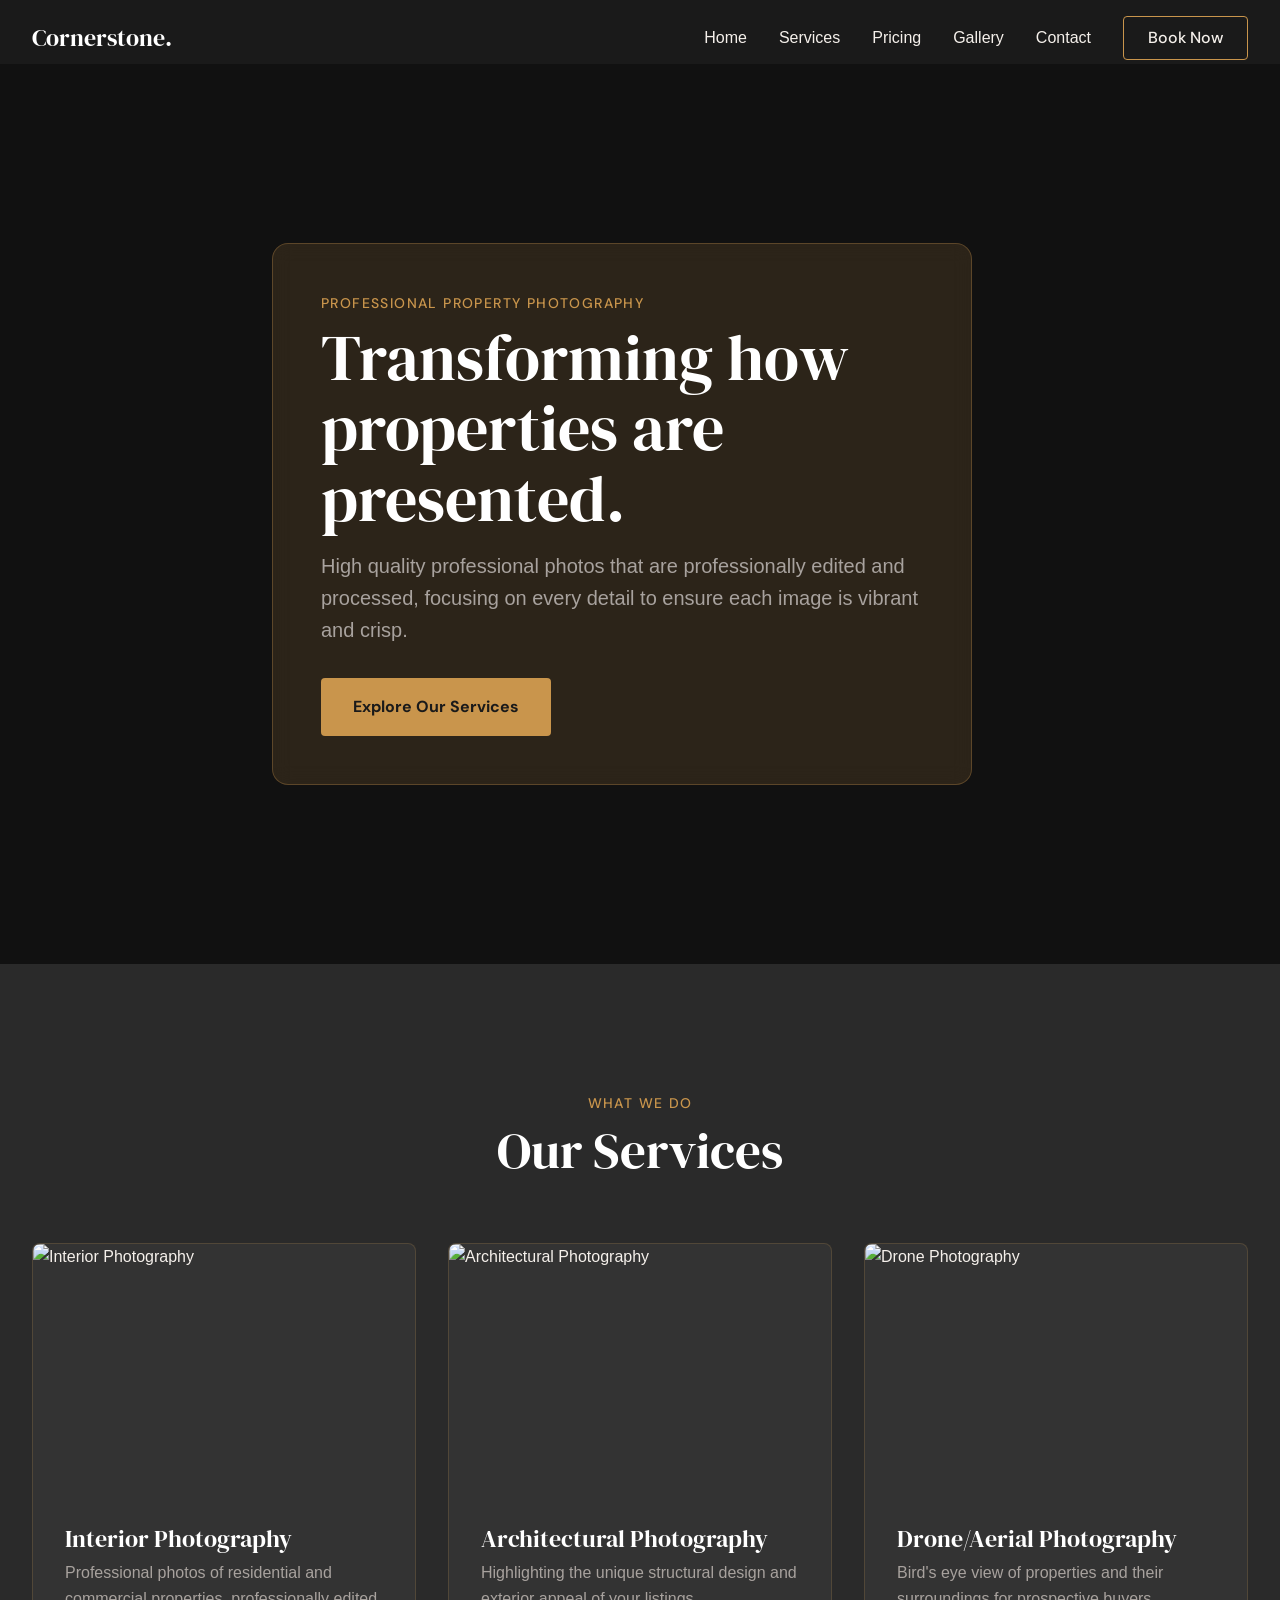
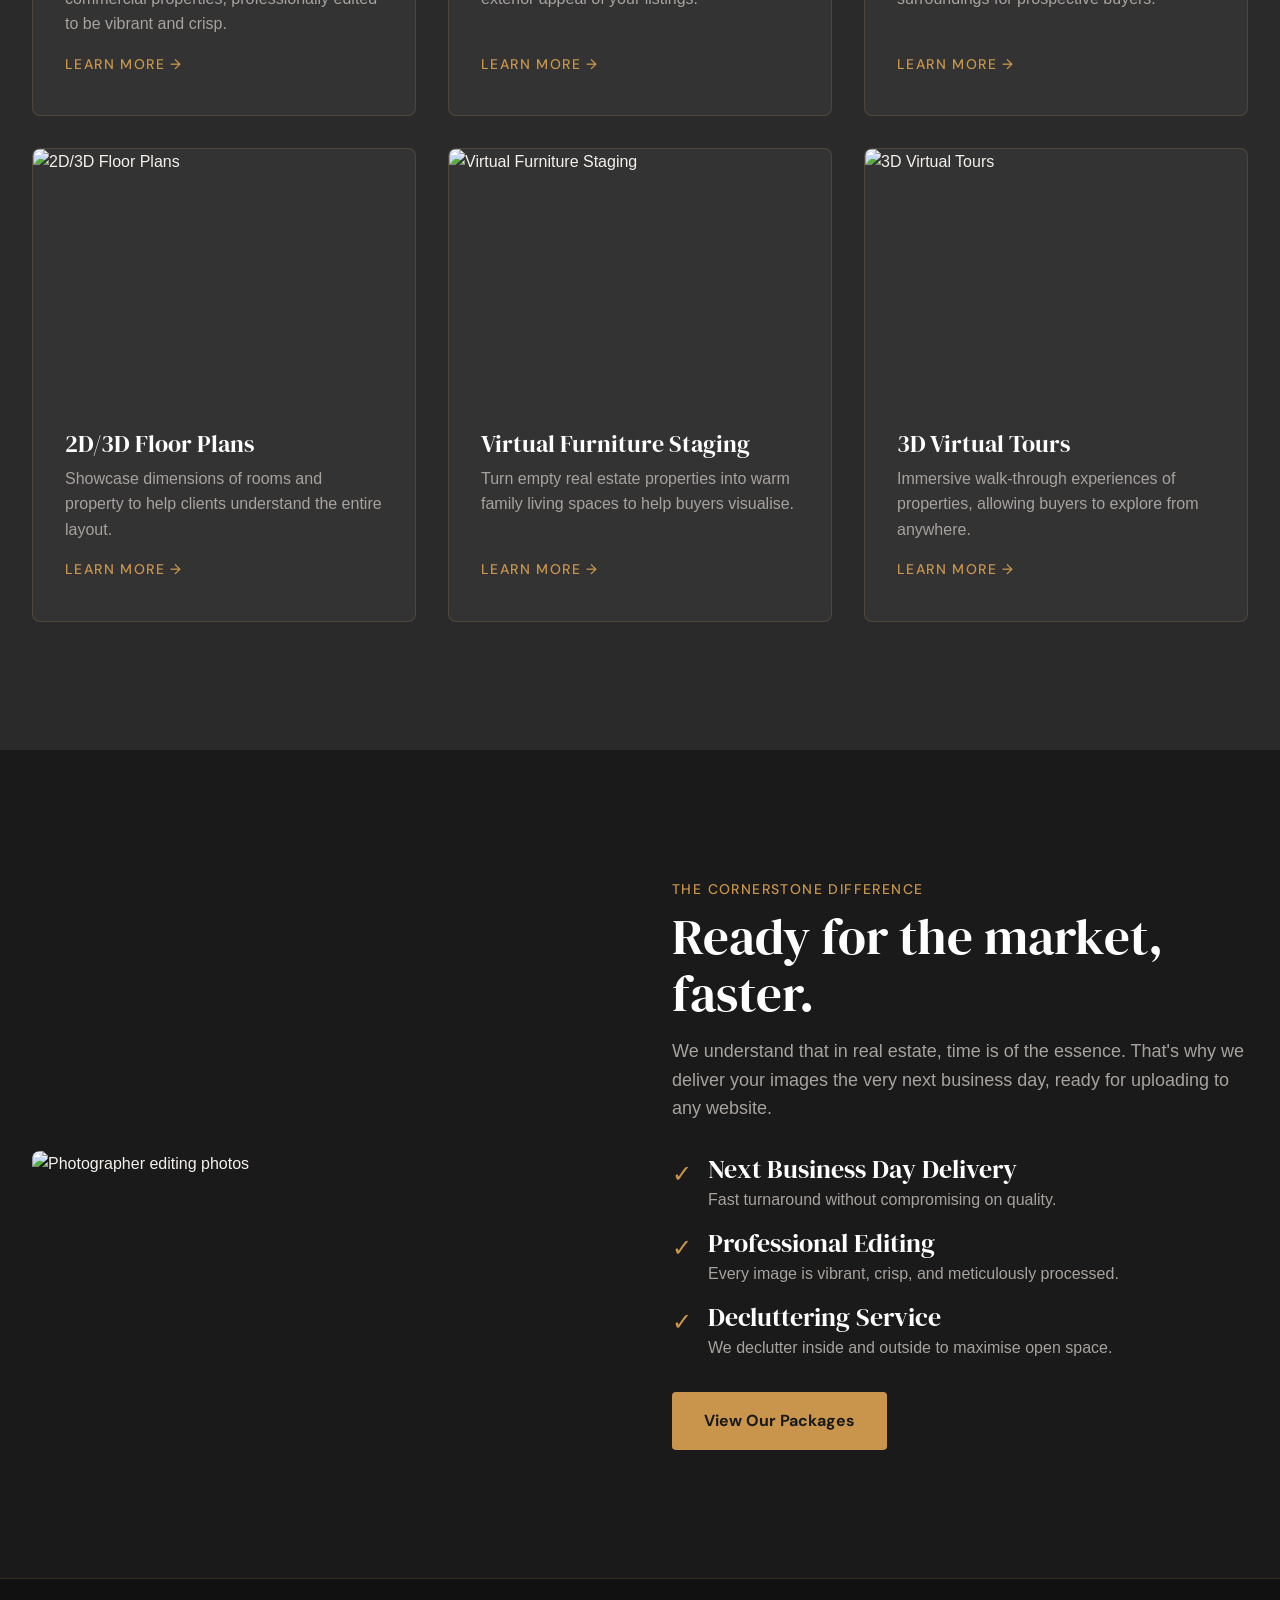
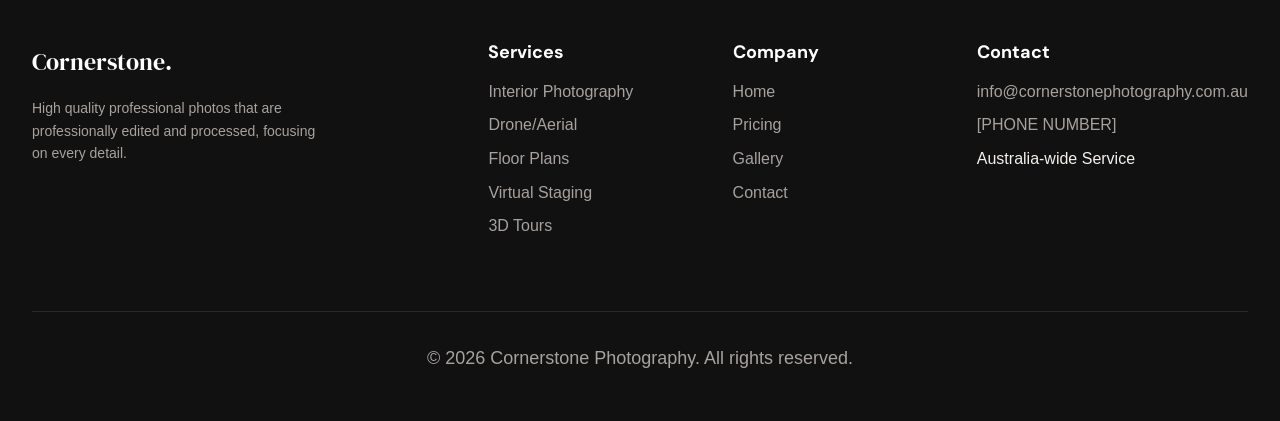
==== index.html @ b3fecbd6 "UPdating video" ====
<!DOCTYPE html>
<html lang="en">
<head>
  <meta charset="UTF-8">
  <meta name="viewport" content="width=device-width, initial-scale=1.0">
  <title>Cornerstone Photography | Professional Real Estate Photography</title>
  <meta name="description" content="High quality professional photos that are professionally edited and processed, focusing on every detail to ensure each image is vibrant and crisp.">
  <link rel="stylesheet" href="css/styles.css">
  <style>
    /* Critical inline CSS for initial load */
    body { background-color: #1a1a1a; color: #f5f0eb; margin: 0; font-family: sans-serif; }
    .hero { height: 100vh; background-color: #111; }
  </style>
</head>
<body>

  <!-- Navigation -->
  <nav class="navbar">
    <a href="index.html" class="nav-brand">Cornerstone.</a>
    <button class="menu-toggle" aria-label="Toggle navigation" aria-expanded="false">☰</button>
    <div class="nav-links">
      <a href="index.html">Home</a>
      <a href="services.html">Services</a>
      <a href="pricing.html">Pricing</a>
      <a href="gallery.html">Gallery</a>
      <a href="contact.html">Contact</a>
      <a href="contact.html" class="btn btn-outline" style="padding: 0.5rem 1.5rem;">Book Now</a>
    </div>
  </nav>

  <!-- Hero Section -->
  <header class="hero">
    <!-- Drone video background - PLACEHOLDER: Replace with your own drone video -->
    <video class="hero-bg" autoplay muted loop playsinline>
      <source src="https://drive.google.com/file/d/1sEN-oOLvSaMppqhMcMFGqqxsXBVNHax_/view?usp=drive_link" type="video/mp4">
      <!-- Fallback image if video doesn't load -->
      <img src="https://images.unsplash.com/photo-1600596542815-ffad4c1539a9?ixlib=rb-4.0.3&auto=format&fit=crop&w=2000&q=80" alt="Luxury home exterior at dusk">
    </video>
    <div class="hero-overlay"></div>
    <div class="container hero-content fade-up">
      <div class="hero-text-box">
        <span class="label">Professional Property Photography</span>
        <h1>Transforming how properties are presented.</h1>
        <p style="font-size: 1.25rem; max-width: 600px; margin-bottom: 2rem;">High quality professional photos that are professionally edited and processed, focusing on every detail to ensure each image is vibrant and crisp.</p>
        <a href="services.html" class="btn">Explore Our Services</a>
      </div>
    </div>
  </header>

  <!-- Services Grid (Explore All Destinations equivalent) -->
  <section class="section-alt">
    <div class="container">
      <div style="text-align: center; margin-bottom: 4rem;" class="fade-up">
        <span class="label">What We Do</span>
        <h2>Our Services</h2>
      </div>

      <div class="grid-3">
        <!-- Service 1 -->
        <a href="services.html#interior" class="card fade-up" style="text-decoration: none; color: inherit;">
          <div class="card-img-wrap">
            <img src="https://images.unsplash.com/photo-1600607687939-ce8a6c25118c?ixlib=rb-4.0.3&auto=format&fit=crop&w=800&q=80" alt="Interior Photography" class="card-img" loading="lazy">
          </div>
          <div class="card-content">
            <h3>Interior Photography</h3>
            <p>Professional photos of residential and commercial properties, professionally edited to be vibrant and crisp.</p>
            <span class="label" style="margin-top: auto;">Learn More &rarr;</span>
          </div>
        </a>

        <!-- Service 2 -->
        <a href="services.html#architectural" class="card fade-up" style="text-decoration: none; color: inherit;">
          <div class="card-img-wrap">
            <img src="https://images.unsplash.com/photo-1600585154340-be6161a56a0c?ixlib=rb-4.0.3&auto=format&fit=crop&w=800&q=80" alt="Architectural Photography" class="card-img" loading="lazy">
          </div>
          <div class="card-content">
            <h3>Architectural Photography</h3>
            <p>Highlighting the unique structural design and exterior appeal of your listings.</p>
            <span class="label" style="margin-top: auto;">Learn More &rarr;</span>
          </div>
        </a>

        <!-- Service 3 -->
        <a href="services.html#drone" class="card fade-up" style="text-decoration: none; color: inherit;">
          <div class="card-img-wrap">
            <img src="https://images.unsplash.com/photo-1512917774080-9991f1c4c750?ixlib=rb-4.0.3&auto=format&fit=crop&w=800&q=80" alt="Drone Photography" class="card-img" loading="lazy">
          </div>
          <div class="card-content">
            <h3>Drone/Aerial Photography</h3>
            <p>Bird's eye view of properties and their surroundings for prospective buyers.</p>
            <span class="label" style="margin-top: auto;">Learn More &rarr;</span>
          </div>
        </a>

        <!-- Service 4 -->
        <a href="services.html#floorplans" class="card fade-up" style="text-decoration: none; color: inherit;">
          <div class="card-img-wrap">
            <img src="https://images.unsplash.com/photo-1503387762-592deb58ef4e?ixlib=rb-4.0.3&auto=format&fit=crop&w=800&q=80" alt="2D/3D Floor Plans" class="card-img" loading="lazy">
          </div>
          <div class="card-content">
            <h3>2D/3D Floor Plans</h3>
            <p>Showcase dimensions of rooms and property to help clients understand the entire layout.</p>
            <span class="label" style="margin-top: auto;">Learn More &rarr;</span>
          </div>
        </a>

        <!-- Service 5 -->
        <a href="services.html#virtual-staging" class="card fade-up" style="text-decoration: none; color: inherit;">
          <div class="card-img-wrap">
            <img src="https://images.unsplash.com/photo-1556912172-45b7abe8b7e1?ixlib=rb-4.0.3&auto=format&fit=crop&w=800&q=80" alt="Virtual Furniture Staging" class="card-img" loading="lazy">
          </div>
          <div class="card-content">
            <h3>Virtual Furniture Staging</h3>
            <p>Turn empty real estate properties into warm family living spaces to help buyers visualise.</p>
            <span class="label" style="margin-top: auto;">Learn More &rarr;</span>
          </div>
        </a>

        <!-- Service 6 -->
        <a href="services.html#virtual-tours" class="card fade-up" style="text-decoration: none; color: inherit;">
          <div class="card-img-wrap">
            <img src="https://images.unsplash.com/photo-1582407947304-fd86f028f716?ixlib=rb-4.0.3&auto=format&fit=crop&w=800&q=80" alt="3D Virtual Tours" class="card-img" loading="lazy">
          </div>
          <div class="card-content">
            <h3>3D Virtual Tours</h3>
            <p>Immersive walk-through experiences of properties, allowing buyers to explore from anywhere.</p>
            <span class="label" style="margin-top: auto;">Learn More &rarr;</span>
          </div>
        </a>
      </div>
    </div>
  </section>

  <!-- Why Cornerstone (FAFO equivalent) -->
  <section>
    <div class="container">
      <div class="split-section fade-up">
        <div class="split-image">
          <img src="https://images.unsplash.com/photo-1522708323590-d24dbb6b0267?ixlib=rb-4.0.3&auto=format&fit=crop&w=1000&q=80" alt="Photographer editing photos" loading="lazy">
        </div>
        <div class="split-content">
          <span class="label">The Cornerstone Difference</span>
          <h2>Ready for the market, faster.</h2>
          <p>We understand that in real estate, time is of the essence. That's why we deliver your images the very next business day, ready for uploading to any website.</p>
          <ul style="list-style: none; margin: 2rem 0;">
            <li style="margin-bottom: 1rem; display: flex; align-items: flex-start; gap: 1rem;">
              <span style="color: var(--color-accent-primary); font-size: 1.5rem;">✓</span>
              <div>
                <h4 style="margin-bottom: 0.25rem;">Next Business Day Delivery</h4>
                <p style="font-size: 1rem; margin: 0;">Fast turnaround without compromising on quality.</p>
              </div>
            </li>
            <li style="margin-bottom: 1rem; display: flex; align-items: flex-start; gap: 1rem;">
              <span style="color: var(--color-accent-primary); font-size: 1.5rem;">✓</span>
              <div>
                <h4 style="margin-bottom: 0.25rem;">Professional Editing</h4>
                <p style="font-size: 1rem; margin: 0;">Every image is vibrant, crisp, and meticulously processed.</p>
              </div>
            </li>
            <li style="margin-bottom: 1rem; display: flex; align-items: flex-start; gap: 1rem;">
              <span style="color: var(--color-accent-primary); font-size: 1.5rem;">✓</span>
              <div>
                <h4 style="margin-bottom: 0.25rem;">Decluttering Service</h4>
                <p style="font-size: 1rem; margin: 0;">We declutter inside and outside to maximise open space.</p>
              </div>
            </li>
          </ul>
          <a href="pricing.html" class="btn">View Our Packages</a>
        </div>
      </div>
    </div>
  </section>

  <!-- Footer -->
  <footer class="footer">
    <div class="container">
      <div class="footer-grid">
        <div class="footer-col">
          <a href="index.html" class="nav-brand" style="display: block; margin-bottom: 1rem;">Cornerstone.</a>
          <p style="font-size: 0.875rem; max-width: 300px;">High quality professional photos that are professionally edited and processed, focusing on every detail.</p>
        </div>
        <div class="footer-col">
          <h4>Services</h4>
          <ul>
            <li><a href="services.html#interior">Interior Photography</a></li>
            <li><a href="services.html#drone">Drone/Aerial</a></li>
            <li><a href="services.html#floorplans">Floor Plans</a></li>
            <li><a href="services.html#virtual-staging">Virtual Staging</a></li>
            <li><a href="services.html#virtual-tours">3D Tours</a></li>
          </ul>
        </div>
        <div class="footer-col">
          <h4>Company</h4>
          <ul>
            <li><a href="index.html">Home</a></li>
            <li><a href="pricing.html">Pricing</a></li>
            <li><a href="gallery.html">Gallery</a></li>
            <li><a href="contact.html">Contact</a></li>
          </ul>
        </div>
        <div class="footer-col">
          <h4>Contact</h4>
          <ul>
            <!-- PLACEHOLDER: Replace with real contact info -->
            <li><a href="mailto:info@cornerstonephotography.com.au">info@cornerstonephotography.com.au</a></li>
            <li><a href="tel:+61000000000">[PHONE NUMBER]</a></li>
            <li>Australia-wide Service</li>
          </ul>
        </div>
      </div>
      <div class="footer-bottom">
        <p>&copy; 2026 Cornerstone Photography. All rights reserved.</p>
      </div>
    </div>
  </footer>

  <script src="js/script.js"></script>
</body>
</html>
---- css/styles.css ----
/* styles.css
 * Purpose: Main stylesheet for Cornerstone Photography
 * Defines CSS custom properties, typography, layout system, and component styles.
 */

@import url('https://fonts.googleapis.com/css2?family=DM+Sans:wght@400;500;700&family=DM+Serif+Display&display=swap');

:root {
  /* Color Palette */
  --color-bg-primary: #1a1a1a;
  --color-bg-secondary: #2a2a2a;
  --color-bg-card: #333333;
  --color-accent-primary: #c9954c;
  --color-accent-secondary: #2d6a6a;
  --color-text-primary: #f5f0eb;
  --color-text-secondary: #a8a29e;
  --color-text-heading: #ffffff;
  --color-border: rgba(201, 149, 76, 0.2);

  /* Typography */
  --font-heading: 'DM Serif Display', serif;
  --font-body: 'DM Sans', sans-serif;

  /* Spacing */
  --space-xs: 0.5rem;
  --space-sm: 1rem;
  --space-md: 2rem;
  --space-lg: 4rem;
  --space-xl: 8rem;

  /* Border Radius */
  --radius-sm: 4px;
  --radius-md: 8px;
  --radius-lg: 16px;

  /* Transitions */
  --transition-fast: 0.25s ease;
  --transition-slow: 0.6s ease-out;
}

/* Reset & Base Styles */
* {
  margin: 0;
  padding: 0;
  box-sizing: border-box;
}

html {
  scroll-behavior: smooth;
  font-size: 16px;
}

body {
  font-family: var(--font-body);
  background-color: var(--color-bg-primary);
  color: var(--color-text-primary);
  line-height: 1.6;
  overflow-x: hidden;
}

/* Typography Scale */
h1, h2, h3, h4, h5, h6 {
  font-family: var(--font-heading);
  color: var(--color-text-heading);
  font-weight: 400;
  line-height: 1.1;
  margin-bottom: var(--space-sm);
}

h1 { font-size: clamp(2.5rem, 5vw, 4.5rem); }
h2 { font-size: clamp(2rem, 4vw, 3.5rem); }
h3 { font-size: clamp(1.5rem, 3vw, 2.5rem); }
h4 { font-size: clamp(1.25rem, 2vw, 1.75rem); }

p {
  color: var(--color-text-secondary);
  margin-bottom: var(--space-sm);
  font-size: 1.125rem;
}

.label {
  font-family: var(--font-body);
  font-weight: 500;
  letter-spacing: 0.1em;
  text-transform: uppercase;
  font-size: 0.875rem;
  color: var(--color-accent-primary);
  display: block;
  margin-bottom: var(--space-xs);
}

/* Layout & Containers */
.container {
  width: 100%;
  max-width: 1440px;
  margin: 0 auto;
  padding: 0 var(--space-md);
}

section {
  padding: var(--space-xl) 0;
}

.section-alt {
  background-color: var(--color-bg-secondary);
}

/* Navigation */
.navbar {
  position: fixed;
  top: 0;
  left: 0;
  width: 100%;
  padding: var(--space-sm) var(--space-md);
  display: flex;
  justify-content: space-between;
  align-items: center;
  z-index: 1000;
  transition: background-color var(--transition-fast), padding var(--transition-fast);
}

.navbar.scrolled {
  background-color: rgba(26, 26, 26, 0.95);
  backdrop-filter: blur(10px);
  padding: var(--space-xs) var(--space-md);
  border-bottom: 1px solid var(--color-border);
}

.nav-brand {
  font-family: var(--font-heading);
  font-size: 1.5rem;
  color: var(--color-text-heading);
  text-decoration: none;
}

.nav-links {
  display: flex;
  gap: var(--space-md);
  align-items: center;
}

.nav-links a {
  color: var(--color-text-primary);
  text-decoration: none;
  font-weight: 500;
  font-size: 1rem;
  transition: color var(--transition-fast);
}

.nav-links a:hover {
  color: var(--color-accent-primary);
}

.menu-toggle {
  display: none;
  background: none;
  border: none;
  color: var(--color-text-primary);
  font-size: 1.5rem;
  cursor: pointer;
}

/* Buttons */
.btn {
  display: inline-block;
  padding: 1rem 2rem;
  background-color: var(--color-accent-primary);
  color: var(--color-bg-primary);
  text-decoration: none;
  font-weight: 700;
  border-radius: var(--radius-sm);
  transition: background-color var(--transition-fast), transform var(--transition-fast);
  border: none;
  cursor: pointer;
  font-family: var(--font-body);
}

.btn:hover {
  background-color: #e0a85c;
  transform: translateY(-2px);
}

.btn-outline {
  background-color: transparent;
  color: var(--color-accent-primary);
  border: 1px solid var(--color-accent-primary);
}

.btn-outline:hover {
  background-color: var(--color-accent-primary);
  color: var(--color-bg-primary);
}

/* Hero Section */
.hero {
  height: 100vh;
  min-height: 600px;
  display: flex;
  align-items: center;
  position: relative;
  overflow: hidden;
  margin-top: 4rem;
}

.hero-bg {
  position: absolute;
  top: 0;
  left: 0;
  width: 100%;
  height: 100%;
  object-fit: cover;
  z-index: -2;
  /* For both video and image */
}

/* Hero video background */
video.hero-bg {
  /* Ensure video fills the hero section */
}

/* Hero text box with semi-transparent background */
.hero-text-box {
  background-color: rgba(201, 149, 76, 0.15);
  padding: 3rem;
  border-radius: 16px;
  border: 1px solid rgba(201, 149, 76, 0.3);
  backdrop-filter: blur(10px);
  max-width: 700px;
  animation: fadeInUp 0.8s ease-out;
}

@keyframes fadeInUp {
  from {
    opacity: 0;
    transform: translateY(30px);
  }
  to {
    opacity: 1;
    transform: translateY(0);
  }
}

.hero-overlay {
  position: absolute;
  top: 0;
  left: 0;
  width: 100%;
  height: 100%;
  background: linear-gradient(to bottom, rgba(26,26,26,0.3) 0%, rgba(26,26,26,0.8) 100%);
  z-index: -1;
}

.hero-content {
  max-width: 800px;
  z-index: 1;
}

/* Cards & Grids */
.grid-2 {
  display: grid;
  grid-template-columns: repeat(2, 1fr);
  gap: var(--space-lg);
}

.grid-3 {
  display: grid;
  grid-template-columns: repeat(3, 1fr);
  gap: var(--space-md);
}

.card {
  background-color: var(--color-bg-card);
  border-radius: var(--radius-md);
  overflow: hidden;
  border: 1px solid var(--color-border);
  transition: transform var(--transition-fast), box-shadow var(--transition-fast);
  display: flex;
  flex-direction: column;
}

.card:hover {
  transform: translateY(-4px);
  box-shadow: 0 10px 30px rgba(0,0,0,0.5);
}

.card-img-wrap {
  width: 100%;
  height: 250px;
  overflow: hidden;
}

.card-img {
  width: 100%;
  height: 100%;
  object-fit: cover;
  transition: transform 0.5s ease;
}

.card:hover .card-img {
  transform: scale(1.05);
}

.card-content {
  padding: var(--space-md);
  flex-grow: 1;
  display: flex;
  flex-direction: column;
}

.card-content h3 {
  font-size: 1.5rem;
  margin-bottom: var(--space-xs);
}

.card-content p {
  font-size: 1rem;
  margin-bottom: var(--space-sm);
  flex-grow: 1;
}

/* Asymmetric Layouts */
.split-section {
  display: flex;
  align-items: center;
  gap: var(--space-lg);
}

.split-section.reverse {
  flex-direction: row-reverse;
}

.split-content {
  flex: 1;
}

.split-image {
  flex: 1;
  border-radius: var(--radius-md);
  overflow: hidden;
}

.split-image img {
  width: 100%;
  height: auto;
  display: block;
}

/* Footer */
.footer {
  background-color: #111;
  padding: var(--space-lg) 0 var(--space-md);
  border-top: 1px solid var(--color-border);
}

.footer-grid {
  display: grid;
  grid-template-columns: 2fr 1fr 1fr 1fr;
  gap: var(--space-md);
  margin-bottom: var(--space-lg);
}

.footer-col h4 {
  font-family: var(--font-body);
  font-size: 1.125rem;
  font-weight: 700;
  margin-bottom: var(--space-sm);
  color: var(--color-text-heading);
}

.footer-col ul {
  list-style: none;
}

.footer-col ul li {
  margin-bottom: var(--space-xs);
}

.footer-col ul a {
  color: var(--color-text-secondary);
  text-decoration: none;
  transition: color var(--transition-fast);
}

.footer-col ul a:hover {
  color: var(--color-accent-primary);
}

.footer-bottom {
  text-align: center;
  padding-top: var(--space-md);
  border-top: 1px solid rgba(255,255,255,0.1);
  color: var(--color-text-secondary);
  font-size: 0.875rem;
}

/* Animations */
.fade-up {
  opacity: 0;
  transform: translateY(30px);
  transition: opacity var(--transition-slow), transform var(--transition-slow);
}

.fade-up.visible {
  opacity: 1;
  transform: translateY(0);
}

/* Gallery Filtering */
.gallery-filters {
  display: flex;
  justify-content: center;
  flex-wrap: wrap;
  gap: var(--space-sm);
  margin-bottom: var(--space-lg);
}

.filter-btn {
  background: transparent;
  border: 1px solid var(--color-border);
  color: var(--color-text-primary);
  padding: 0.5rem 1.5rem;
  border-radius: 30px;
  cursor: pointer;
  transition: all var(--transition-fast);
  font-family: var(--font-body);
}

.filter-btn.active, .filter-btn:hover {
  background: var(--color-accent-primary);
  color: var(--color-bg-primary);
  border-color: var(--color-accent-primary);
}

.gallery-grid {
  display: grid;
  grid-template-columns: repeat(auto-fill, minmax(300px, 1fr));
  gap: var(--space-sm);
}

.gallery-item {
  position: relative;
  overflow: hidden;
  border-radius: var(--radius-sm);
  aspect-ratio: 4/3;
}

.gallery-item img {
  width: 100%;
  height: 100%;
  object-fit: cover;
  transition: transform 0.5s ease;
}

.gallery-item:hover img {
  transform: scale(1.05);
}

/* Contact Form */
.contact-form {
  display: flex;
  flex-direction: column;
  gap: var(--space-sm);
}

.form-group {
  display: flex;
  flex-direction: column;
  gap: var(--space-xs);
}

.form-group label {
  font-weight: 500;
  color: var(--color-text-primary);
}

.form-control {
  padding: 1rem;
  background-color: var(--color-bg-secondary);
  border: 1px solid var(--color-border);
  border-radius: var(--radius-sm);
  color: var(--color-text-primary);
  font-family: var(--font-body);
  font-size: 1rem;
}

.form-control:focus {
  outline: none;
  border-color: var(--color-accent-primary);
}

textarea.form-control {
  resize: vertical;
  min-height: 150px;
}

.page-header {
  padding: 12rem 0 6rem;
  background-color: #111;
  text-align: center;
  margin-top: 4rem;
}

.pricing-card {
  background-color: var(--color-bg-card);
  border: 1px solid var(--color-border);
  border-radius: var(--radius-md);
  padding: var(--space-lg) var(--space-md);
  text-align: center;
  transition: transform var(--transition-fast), box-shadow var(--transition-fast);
  display: flex;
  flex-direction: column;
}

.pricing-card:hover {
  transform: translateY(-8px);
  box-shadow: 0 15px 40px rgba(0,0,0,0.6);
  border-color: var(--color-accent-primary);
}

.pricing-card.featured {
  background-color: var(--color-bg-secondary);
  border-color: var(--color-accent-primary);
  position: relative;
}

.featured-badge {
  position: absolute;
  top: 0;
  left: 50%;
  transform: translate(-50%, -50%);
  background-color: var(--color-accent-primary);
  color: var(--color-bg-primary);
  padding: 0.25rem 1rem;
  border-radius: 20px;
  font-weight: 700;
  font-size: 0.875rem;
  text-transform: uppercase;
  letter-spacing: 0.05em;
}

.price {
  font-family: var(--font-heading);
  font-size: 3.5rem;
  color: var(--color-text-heading);
  margin: var(--space-sm) 0;
}

.price span {
  font-size: 1rem;
  font-family: var(--font-body);
  color: var(--color-text-secondary);
}

.pricing-features {
  list-style: none;
  margin: var(--space-md) 0;
  flex-grow: 1;
}

.pricing-features li {
  margin-bottom: var(--space-sm);
  color: var(--color-text-secondary);
  border-bottom: 1px solid rgba(255,255,255,0.05);
  padding-bottom: var(--space-sm);
}

.pricing-features li:last-child {
  border-bottom: none;
}

.disclaimer {
  text-align: center;
  font-size: 0.875rem;
  color: var(--color-text-secondary);
  margin-top: var(--space-lg);
  padding: var(--space-sm);
  background-color: rgba(255,255,255,0.05);
  border-radius: var(--radius-sm);
}

.contact-info-card {
  background-color: var(--color-bg-card);
  padding: var(--space-lg);
  border-radius: var(--radius-md);
  border: 1px solid var(--color-border);
  height: 100%;
}

.contact-info-item {
  margin-bottom: var(--space-md);
}

.contact-info-item h4 {
  color: var(--color-accent-primary);
  margin-bottom: var(--space-xs);
  font-family: var(--font-body);
  font-size: 1rem;
  text-transform: uppercase;
  letter-spacing: 0.05em;
}

.contact-info-item p, .contact-info-item a {
  color: var(--color-text-primary);
  font-size: 1.125rem;
  text-decoration: none;
}

.contact-info-item a:hover {
  color: var(--color-accent-primary);
}

/* Responsive */
@media (max-width: 1024px) {
  .grid-3 {
    grid-template-columns: repeat(2, 1fr);
  }
  .footer-grid {
    grid-template-columns: repeat(2, 1fr);
  }
}

@media (max-width: 768px) {
  :root {
    --space-xl: 4rem;
    --space-lg: 3rem;
  }

  .nav-links {
    position: fixed;
    top: 0;
    right: -100%;
    width: 80%;
    max-width: 300px;
    height: 100vh;
    background-color: var(--color-bg-secondary);
    flex-direction: column;
    justify-content: center;
    padding: var(--space-lg);
    transition: right 0.3s ease;
    box-shadow: -5px 0 15px rgba(0,0,0,0.5);
  }

  .nav-links.active {
    right: 0;
  }

  .menu-toggle {
    display: block;
    z-index: 1001;
  }

  .grid-2, .grid-3 {
    grid-template-columns: 1fr;
  }

  .split-section, .split-section.reverse {
    flex-direction: column;
  }

  .footer-grid {
    grid-template-columns: 1fr;
  }

  .hero {
    margin-top: 2rem;
  }

  .page-header {
    margin-top: 2rem;
    padding: 8rem 0 4rem;
  }

  .hero-text-box {
    padding: 2rem;
    margin: 0 1rem;
  }

  .hero-text-box h1 {
    font-size: 2.5rem;
  }

  .hero-text-box p {
    font-size: 1rem;
  }
}
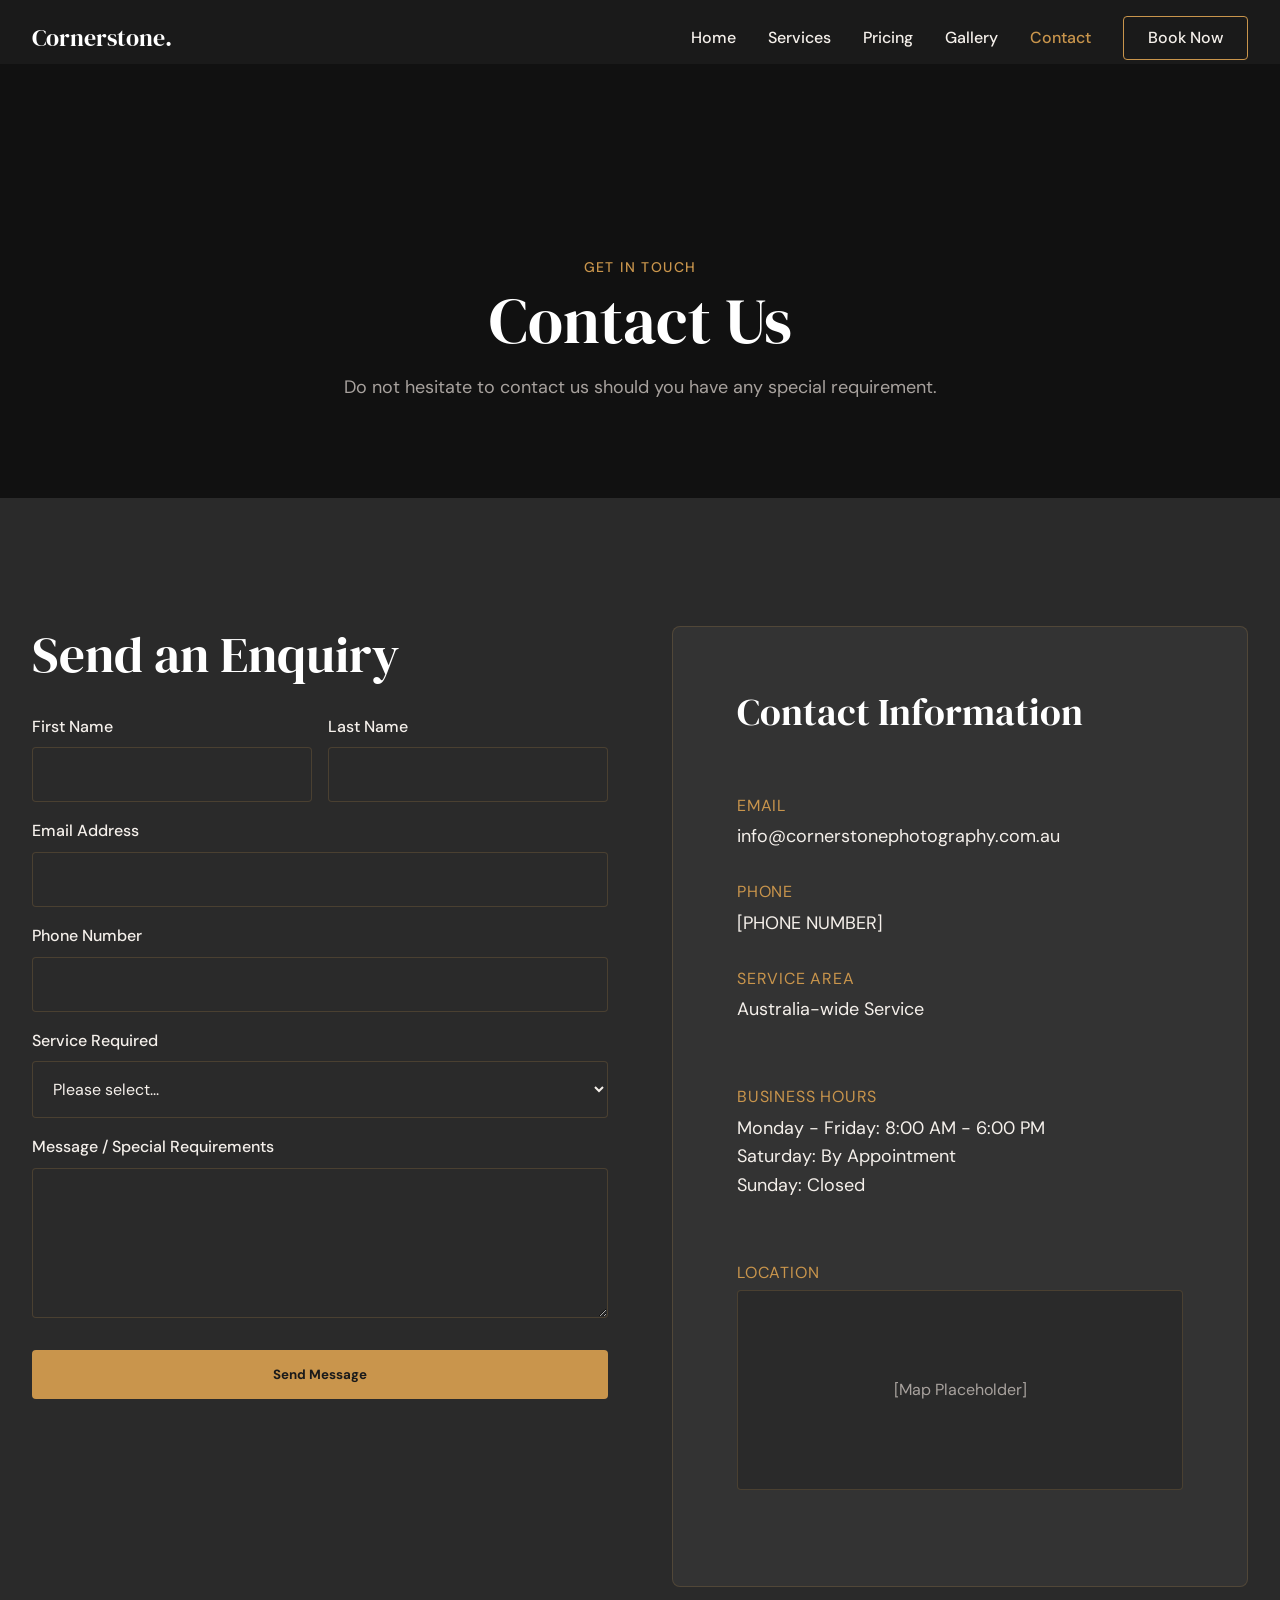
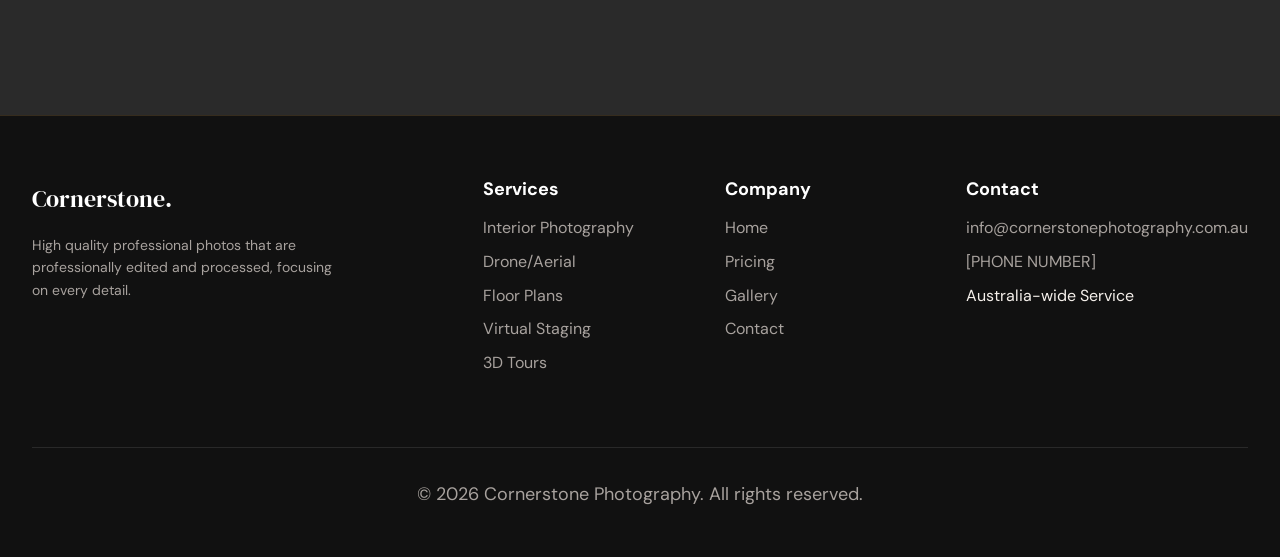
==== commit 91977c96: "Video update" ====
--- a/index.html
+++ b/index.html
@@ -3,19 +3,14 @@
 <head>
   <meta charset="UTF-8">
   <meta name="viewport" content="width=device-width, initial-scale=1.0">
-  <title>Cornerstone Photography | Professional Real Estate Photography</title>
-  <meta name="description" content="High quality professional photos that are professionally edited and processed, focusing on every detail to ensure each image is vibrant and crisp.">
+  <title>Contact | Cornerstone Photography</title>
+  <meta name="description" content="Contact Cornerstone Photography for professional real estate photography services across Australia.">
   <link rel="stylesheet" href="css/styles.css">
-  <style>
-    /* Critical inline CSS for initial load */
-    body { background-color: #1a1a1a; color: #f5f0eb; margin: 0; font-family: sans-serif; }
-    .hero { height: 100vh; background-color: #111; }
-  </style>
 </head>
 <body>
 
   <!-- Navigation -->
-  <nav class="navbar">
+  <nav class="navbar scrolled">
     <a href="index.html" class="nav-brand">Cornerstone.</a>
     <button class="menu-toggle" aria-label="Toggle navigation" aria-expanded="false">☰</button>
     <div class="nav-links">
@@ -23,150 +18,108 @@
       <a href="services.html">Services</a>
       <a href="pricing.html">Pricing</a>
       <a href="gallery.html">Gallery</a>
-      <a href="contact.html">Contact</a>
+      <a href="contact.html" style="color: var(--color-accent-primary);">Contact</a>
       <a href="contact.html" class="btn btn-outline" style="padding: 0.5rem 1.5rem;">Book Now</a>
     </div>
   </nav>
 
-  <!-- Hero Section -->
-  <header class="hero">
-    <!-- Drone video background - PLACEHOLDER: Replace with your own drone video -->
-    <video class="hero-bg" autoplay muted loop playsinline>
-      <source src="https://drive.google.com/file/d/1sEN-oOLvSaMppqhMcMFGqqxsXBVNHax_/view?usp=drive_link" type="video/mp4">
-      <!-- Fallback image if video doesn't load -->
-      <img src="https://images.unsplash.com/photo-1600596542815-ffad4c1539a9?ixlib=rb-4.0.3&auto=format&fit=crop&w=2000&q=80" alt="Luxury home exterior at dusk">
-    </video>
-    <div class="hero-overlay"></div>
-    <div class="container hero-content fade-up">
-      <div class="hero-text-box">
-        <span class="label">Professional Property Photography</span>
-        <h1>Transforming how properties are presented.</h1>
-        <p style="font-size: 1.25rem; max-width: 600px; margin-bottom: 2rem;">High quality professional photos that are professionally edited and processed, focusing on every detail to ensure each image is vibrant and crisp.</p>
-        <a href="services.html" class="btn">Explore Our Services</a>
-      </div>
+  <header class="page-header">
+    <div class="container fade-up">
+      <span class="label">Get in Touch</span>
+      <h1>Contact Us</h1>
+      <p style="max-width: 600px; margin: 0 auto;">Do not hesitate to contact us should you have any special requirement.</p>
     </div>
   </header>
 
-  <!-- Services Grid (Explore All Destinations equivalent) -->
   <section class="section-alt">
     <div class="container">
-      <div style="text-align: center; margin-bottom: 4rem;" class="fade-up">
-        <span class="label">What We Do</span>
-        <h2>Our Services</h2>
-      </div>
+      <div class="grid-2">
+        
+        <!-- Contact Form -->
+        <div class="fade-up">
+          <h2 style="margin-bottom: var(--space-md);">Send an Enquiry</h2>
+          <form class="contact-form" action="#" method="POST" onsubmit="event.preventDefault(); alert('Thank you for your enquiry. We will get back to you shortly.');">
+            <div class="grid-2" style="gap: var(--space-sm);">
+              <div class="form-group">
+                <label for="firstName">First Name</label>
+                <input type="text" id="firstName" name="firstName" class="form-control" required>
+              </div>
+              <div class="form-group">
+                <label for="lastName">Last Name</label>
+                <input type="text" id="lastName" name="lastName" class="form-control" required>
+              </div>
+            </div>
+            
+            <div class="form-group">
+              <label for="email">Email Address</label>
+              <input type="email" id="email" name="email" class="form-control" required>
+            </div>
+            
+            <div class="form-group">
+              <label for="phone">Phone Number</label>
+              <input type="tel" id="phone" name="phone" class="form-control">
+            </div>
+            
+            <div class="form-group">
+              <label for="service">Service Required</label>
+              <select id="service" name="service" class="form-control">
+                <option value="">Please select...</option>
+                <option value="interior">Interior Photography</option>
+                <option value="drone">Drone/Aerial</option>
+                <option value="floorplans">Floor Plans</option>
+                <option value="staging">Virtual Staging</option>
+                <option value="video">Video Tour</option>
+                <option value="other">Other</option>
+              </select>
+            </div>
+            
+            <div class="form-group">
+              <label for="message">Message / Special Requirements</label>
+              <textarea id="message" name="message" class="form-control" required></textarea>
+            </div>
+            
+            <button type="submit" class="btn" style="margin-top: var(--space-sm);">Send Message</button>
+          </form>
+        </div>
 
-      <div class="grid-3">
-        <!-- Service 1 -->
-        <a href="services.html#interior" class="card fade-up" style="text-decoration: none; color: inherit;">
-          <div class="card-img-wrap">
-            <img src="https://images.unsplash.com/photo-1600607687939-ce8a6c25118c?ixlib=rb-4.0.3&auto=format&fit=crop&w=800&q=80" alt="Interior Photography" class="card-img" loading="lazy">
+        <!-- Contact Info -->
+        <div class="fade-up" style="animation-delay: 100ms;">
+          <div class="contact-info-card">
+            <h3 style="margin-bottom: var(--space-lg);">Contact Information</h3>
+            
+            <div class="contact-info-item">
+              <h4>Email</h4>
+              <a href="mailto:info@cornerstonephotography.com.au">info@cornerstonephotography.com.au</a>
+            </div>
+            
+            <div class="contact-info-item">
+              <h4>Phone</h4>
+              <!-- PLACEHOLDER: Replace with real phone number -->
+              <a href="tel:+61000000000">[PHONE NUMBER]</a>
+            </div>
+            
+            <div class="contact-info-item">
+              <h4>Service Area</h4>
+              <p>Australia-wide Service</p>
+            </div>
+            
+            <div class="contact-info-item" style="margin-top: var(--space-lg);">
+              <h4>Business Hours</h4>
+              <p>Monday - Friday: 8:00 AM - 6:00 PM<br>
+              Saturday: By Appointment<br>
+              Sunday: Closed</p>
+            </div>
+
+            <div class="contact-info-item" style="margin-top: var(--space-lg);">
+              <h4>Location</h4>
+              <!-- PLACEHOLDER: Replace with real Google Maps embed iframe -->
+              <div style="width: 100%; height: 200px; background-color: var(--color-bg-secondary); border: 1px solid var(--color-border); border-radius: var(--radius-sm); display: flex; align-items: center; justify-content: center; color: var(--color-text-secondary);">
+                [Map Placeholder]
+              </div>
+            </div>
           </div>
-          <div class="card-content">
-            <h3>Interior Photography</h3>
-            <p>Professional photos of residential and commercial properties, professionally edited to be vibrant and crisp.</p>
-            <span class="label" style="margin-top: auto;">Learn More &rarr;</span>
-          </div>
-        </a>
+        </div>
 
-        <!-- Service 2 -->
-        <a href="services.html#architectural" class="card fade-up" style="text-decoration: none; color: inherit;">
-          <div class="card-img-wrap">
-            <img src="https://images.unsplash.com/photo-1600585154340-be6161a56a0c?ixlib=rb-4.0.3&auto=format&fit=crop&w=800&q=80" alt="Architectural Photography" class="card-img" loading="lazy">
-          </div>
-          <div class="card-content">
-            <h3>Architectural Photography</h3>
-            <p>Highlighting the unique structural design and exterior appeal of your listings.</p>
-            <span class="label" style="margin-top: auto;">Learn More &rarr;</span>
-          </div>
-        </a>
-
-        <!-- Service 3 -->
-        <a href="services.html#drone" class="card fade-up" style="text-decoration: none; color: inherit;">
-          <div class="card-img-wrap">
-            <img src="https://images.unsplash.com/photo-1512917774080-9991f1c4c750?ixlib=rb-4.0.3&auto=format&fit=crop&w=800&q=80" alt="Drone Photography" class="card-img" loading="lazy">
-          </div>
-          <div class="card-content">
-            <h3>Drone/Aerial Photography</h3>
-            <p>Bird's eye view of properties and their surroundings for prospective buyers.</p>
-            <span class="label" style="margin-top: auto;">Learn More &rarr;</span>
-          </div>
-        </a>
-
-        <!-- Service 4 -->
-        <a href="services.html#floorplans" class="card fade-up" style="text-decoration: none; color: inherit;">
-          <div class="card-img-wrap">
-            <img src="https://images.unsplash.com/photo-1503387762-592deb58ef4e?ixlib=rb-4.0.3&auto=format&fit=crop&w=800&q=80" alt="2D/3D Floor Plans" class="card-img" loading="lazy">
-          </div>
-          <div class="card-content">
-            <h3>2D/3D Floor Plans</h3>
-            <p>Showcase dimensions of rooms and property to help clients understand the entire layout.</p>
-            <span class="label" style="margin-top: auto;">Learn More &rarr;</span>
-          </div>
-        </a>
-
-        <!-- Service 5 -->
-        <a href="services.html#virtual-staging" class="card fade-up" style="text-decoration: none; color: inherit;">
-          <div class="card-img-wrap">
-            <img src="https://images.unsplash.com/photo-1556912172-45b7abe8b7e1?ixlib=rb-4.0.3&auto=format&fit=crop&w=800&q=80" alt="Virtual Furniture Staging" class="card-img" loading="lazy">
-          </div>
-          <div class="card-content">
-            <h3>Virtual Furniture Staging</h3>
-            <p>Turn empty real estate properties into warm family living spaces to help buyers visualise.</p>
-            <span class="label" style="margin-top: auto;">Learn More &rarr;</span>
-          </div>
-        </a>
-
-        <!-- Service 6 -->
-        <a href="services.html#virtual-tours" class="card fade-up" style="text-decoration: none; color: inherit;">
-          <div class="card-img-wrap">
-            <img src="https://images.unsplash.com/photo-1582407947304-fd86f028f716?ixlib=rb-4.0.3&auto=format&fit=crop&w=800&q=80" alt="3D Virtual Tours" class="card-img" loading="lazy">
-          </div>
-          <div class="card-content">
-            <h3>3D Virtual Tours</h3>
-            <p>Immersive walk-through experiences of properties, allowing buyers to explore from anywhere.</p>
-            <span class="label" style="margin-top: auto;">Learn More &rarr;</span>
-          </div>
-        </a>
-      </div>
-    </div>
-  </section>
-
-  <!-- Why Cornerstone (FAFO equivalent) -->
-  <section>
-    <div class="container">
-      <div class="split-section fade-up">
-        <div class="split-image">
-          <img src="https://images.unsplash.com/photo-1522708323590-d24dbb6b0267?ixlib=rb-4.0.3&auto=format&fit=crop&w=1000&q=80" alt="Photographer editing photos" loading="lazy">
-        </div>
-        <div class="split-content">
-          <span class="label">The Cornerstone Difference</span>
-          <h2>Ready for the market, faster.</h2>
-          <p>We understand that in real estate, time is of the essence. That's why we deliver your images the very next business day, ready for uploading to any website.</p>
-          <ul style="list-style: none; margin: 2rem 0;">
-            <li style="margin-bottom: 1rem; display: flex; align-items: flex-start; gap: 1rem;">
-              <span style="color: var(--color-accent-primary); font-size: 1.5rem;">✓</span>
-              <div>
-                <h4 style="margin-bottom: 0.25rem;">Next Business Day Delivery</h4>
-                <p style="font-size: 1rem; margin: 0;">Fast turnaround without compromising on quality.</p>
-              </div>
-            </li>
-            <li style="margin-bottom: 1rem; display: flex; align-items: flex-start; gap: 1rem;">
-              <span style="color: var(--color-accent-primary); font-size: 1.5rem;">✓</span>
-              <div>
-                <h4 style="margin-bottom: 0.25rem;">Professional Editing</h4>
-                <p style="font-size: 1rem; margin: 0;">Every image is vibrant, crisp, and meticulously processed.</p>
-              </div>
-            </li>
-            <li style="margin-bottom: 1rem; display: flex; align-items: flex-start; gap: 1rem;">
-              <span style="color: var(--color-accent-primary); font-size: 1.5rem;">✓</span>
-              <div>
-                <h4 style="margin-bottom: 0.25rem;">Decluttering Service</h4>
-                <p style="font-size: 1rem; margin: 0;">We declutter inside and outside to maximise open space.</p>
-              </div>
-            </li>
-          </ul>
-          <a href="pricing.html" class="btn">View Our Packages</a>
-        </div>
       </div>
     </div>
   </section>
@@ -201,7 +154,6 @@
         <div class="footer-col">
           <h4>Contact</h4>
           <ul>
-            <!-- PLACEHOLDER: Replace with real contact info -->
             <li><a href="mailto:info@cornerstonephotography.com.au">info@cornerstonephotography.com.au</a></li>
             <li><a href="tel:+61000000000">[PHONE NUMBER]</a></li>
             <li>Australia-wide Service</li>
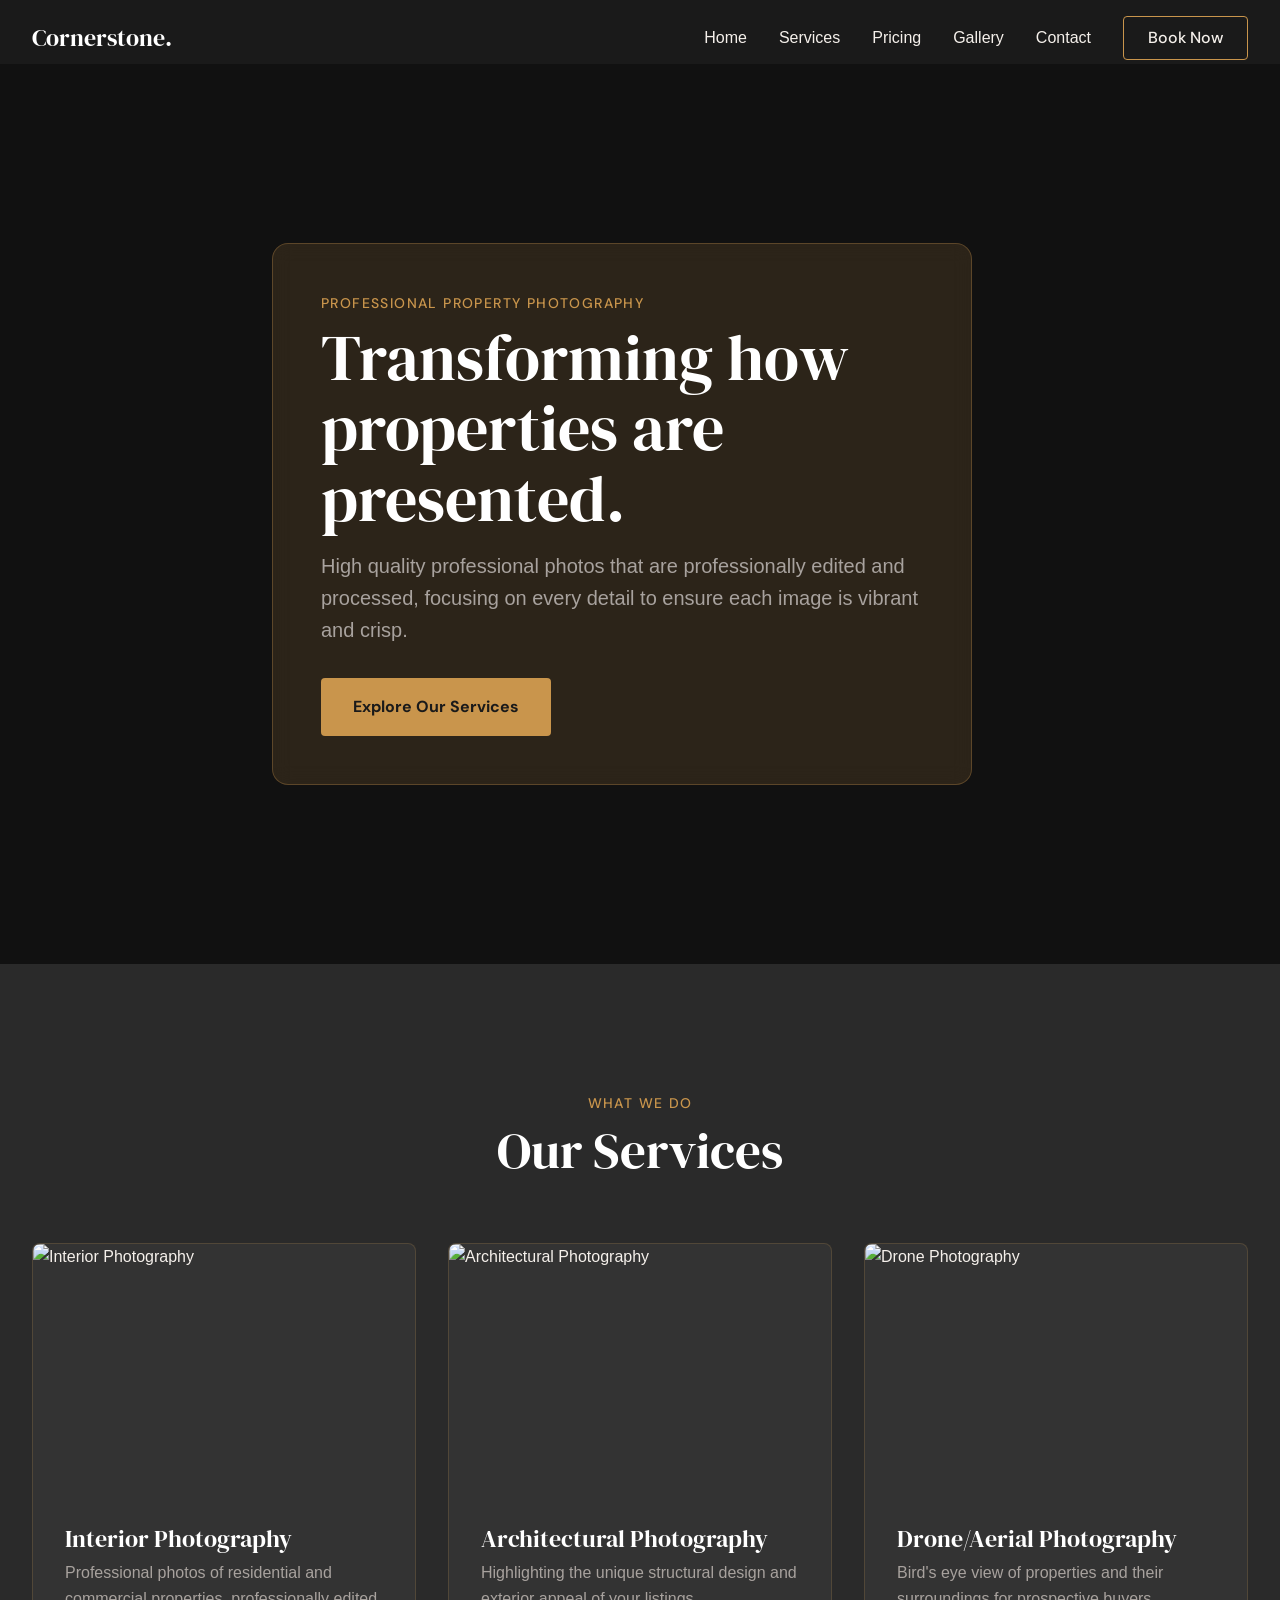
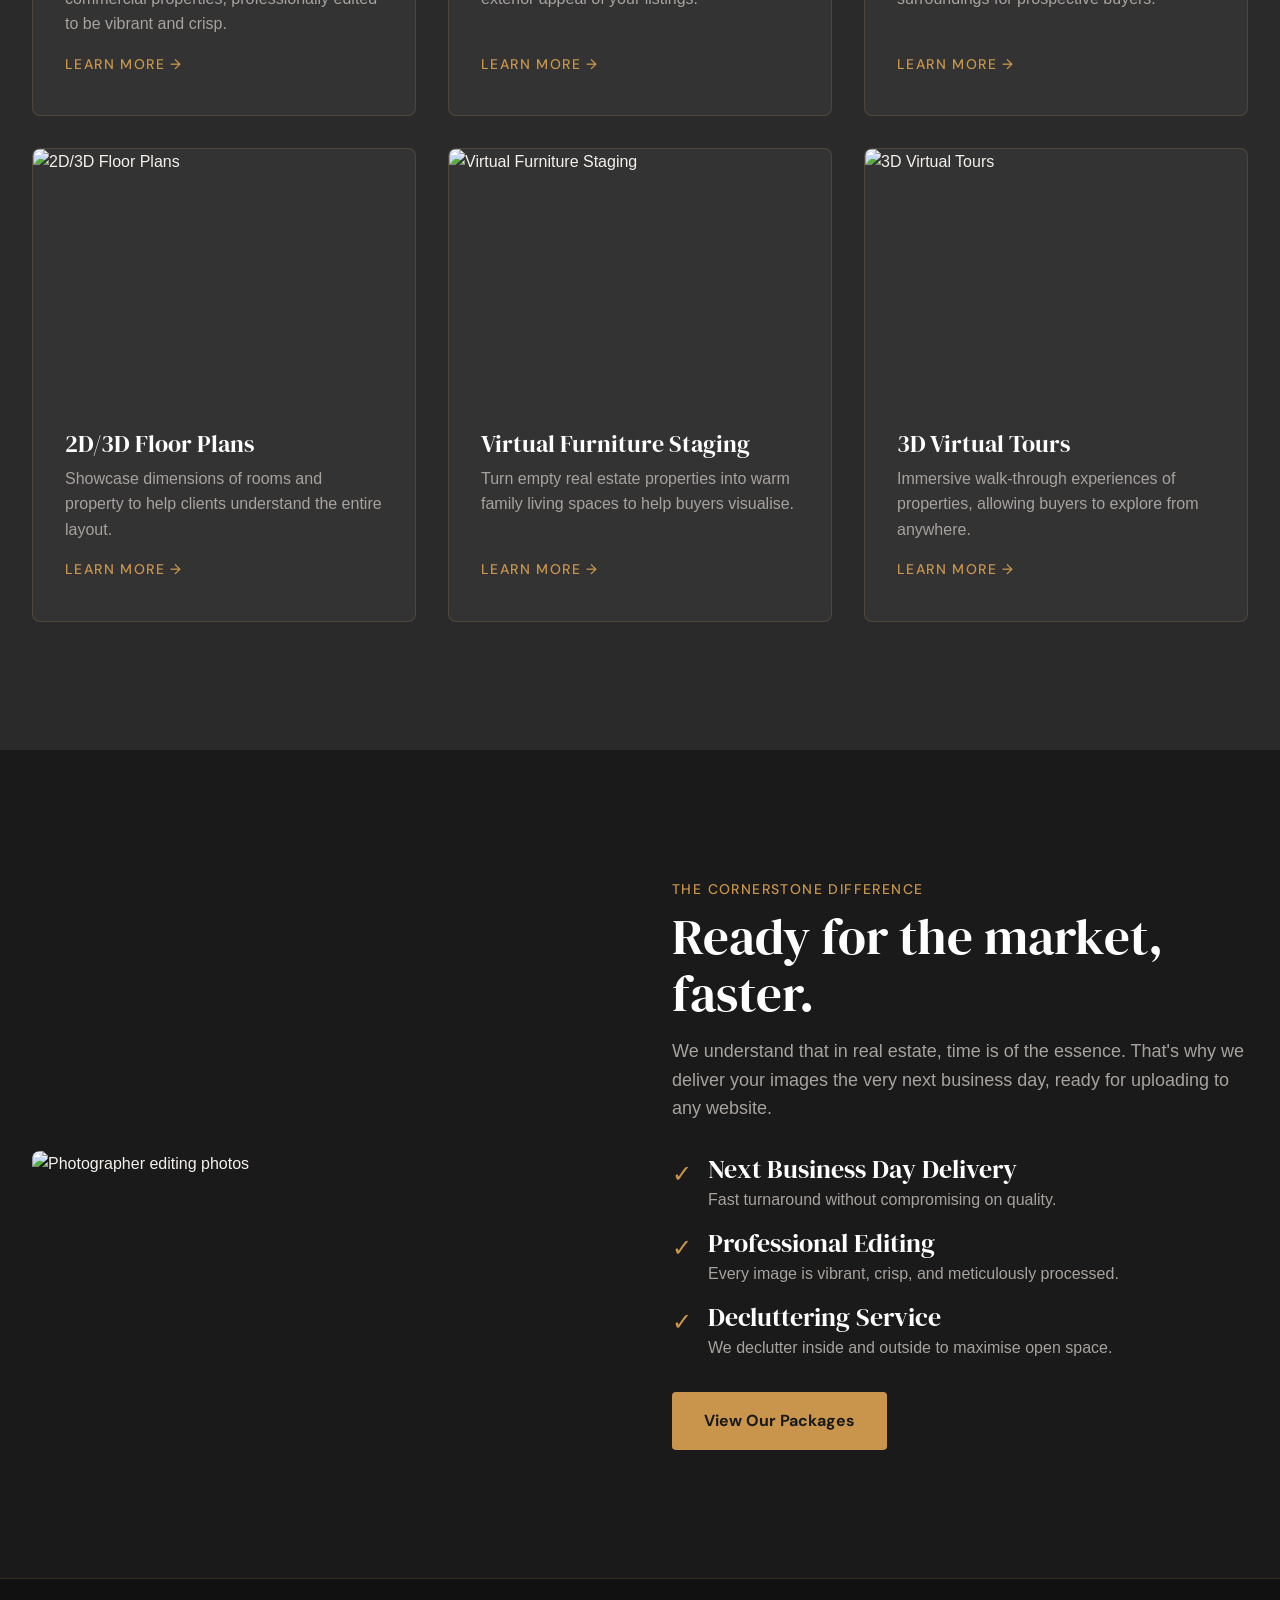
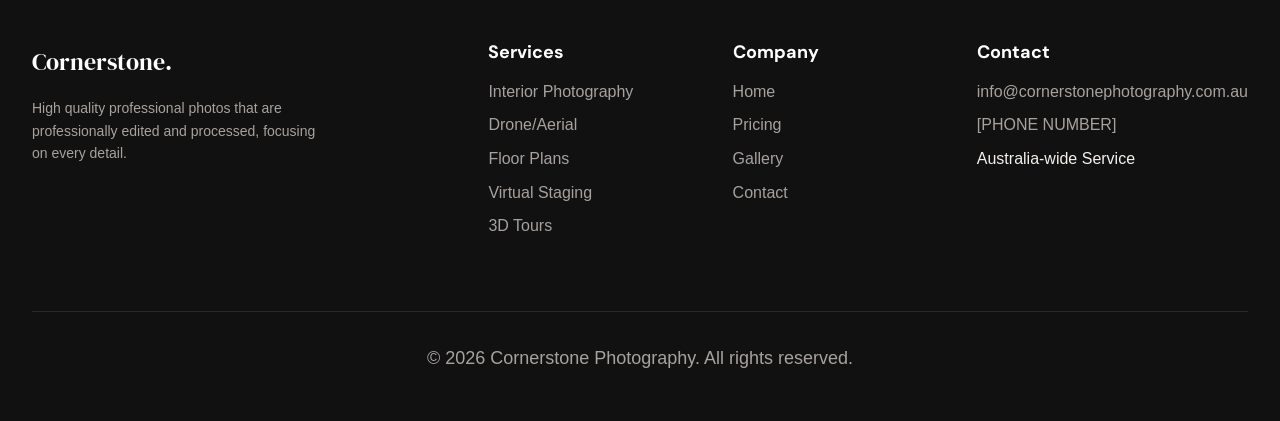
==== commit b280b82c: "Update index.html" ====
--- a/index.html
+++ b/index.html
@@ -3,14 +3,19 @@
 <head>
   <meta charset="UTF-8">
   <meta name="viewport" content="width=device-width, initial-scale=1.0">
-  <title>Contact | Cornerstone Photography</title>
-  <meta name="description" content="Contact Cornerstone Photography for professional real estate photography services across Australia.">
+  <title>Cornerstone Photography | Professional Real Estate Photography</title>
+  <meta name="description" content="High quality professional photos that are professionally edited and processed, focusing on every detail to ensure each image is vibrant and crisp.">
   <link rel="stylesheet" href="css/styles.css">
+  <style>
+    /* Critical inline CSS for initial load */
+    body { background-color: #1a1a1a; color: #f5f0eb; margin: 0; font-family: sans-serif; }
+    .hero { height: 100vh; background-color: #111; }
+  </style>
 </head>
 <body>
 
   <!-- Navigation -->
-  <nav class="navbar scrolled">
+  <nav class="navbar">
     <a href="index.html" class="nav-brand">Cornerstone.</a>
     <button class="menu-toggle" aria-label="Toggle navigation" aria-expanded="false">☰</button>
     <div class="nav-links">
@@ -18,108 +23,150 @@
       <a href="services.html">Services</a>
       <a href="pricing.html">Pricing</a>
       <a href="gallery.html">Gallery</a>
-      <a href="contact.html" style="color: var(--color-accent-primary);">Contact</a>
+      <a href="contact.html">Contact</a>
       <a href="contact.html" class="btn btn-outline" style="padding: 0.5rem 1.5rem;">Book Now</a>
     </div>
   </nav>
 
-  <header class="page-header">
-    <div class="container fade-up">
-      <span class="label">Get in Touch</span>
-      <h1>Contact Us</h1>
-      <p style="max-width: 600px; margin: 0 auto;">Do not hesitate to contact us should you have any special requirement.</p>
+  <!-- Hero Section -->
+  <header class="hero">
+    <!-- Drone video background - Using Google Drive video -->
+    <video class="hero-bg" autoplay muted loop playsinline>
+      <source src="https://drive.google.com/uc?export=download&id=1sEN-oOLvSaMppqhMcMFGqqxsXBVNHax_" type="video/mp4">
+      <!-- Fallback image if video doesn't load -->
+      <img src="https://images.unsplash.com/photo-1600596542815-ffad4c1539a9?ixlib=rb-4.0.3&auto=format&fit=crop&w=2000&q=80" alt="Luxury home exterior at dusk">
+    </video>
+    <div class="hero-overlay"></div>
+    <div class="container hero-content fade-up">
+      <div class="hero-text-box">
+        <span class="label">Professional Property Photography</span>
+        <h1>Transforming how properties are presented.</h1>
+        <p style="font-size: 1.25rem; max-width: 600px; margin-bottom: 2rem;">High quality professional photos that are professionally edited and processed, focusing on every detail to ensure each image is vibrant and crisp.</p>
+        <a href="services.html" class="btn">Explore Our Services</a>
+      </div>
     </div>
   </header>
 
+  <!-- Services Grid (Explore All Destinations equivalent) -->
   <section class="section-alt">
     <div class="container">
-      <div class="grid-2">
-        
-        <!-- Contact Form -->
-        <div class="fade-up">
-          <h2 style="margin-bottom: var(--space-md);">Send an Enquiry</h2>
-          <form class="contact-form" action="#" method="POST" onsubmit="event.preventDefault(); alert('Thank you for your enquiry. We will get back to you shortly.');">
-            <div class="grid-2" style="gap: var(--space-sm);">
-              <div class="form-group">
-                <label for="firstName">First Name</label>
-                <input type="text" id="firstName" name="firstName" class="form-control" required>
+      <div style="text-align: center; margin-bottom: 4rem;" class="fade-up">
+        <span class="label">What We Do</span>
+        <h2>Our Services</h2>
+      </div>
+
+      <div class="grid-3">
+        <!-- Service 1 -->
+        <a href="services.html#interior" class="card fade-up" style="text-decoration: none; color: inherit;">
+          <div class="card-img-wrap">
+            <img src="https://images.unsplash.com/photo-1600607687939-ce8a6c25118c?ixlib=rb-4.0.3&auto=format&fit=crop&w=800&q=80" alt="Interior Photography" class="card-img" loading="lazy">
+          </div>
+          <div class="card-content">
+            <h3>Interior Photography</h3>
+            <p>Professional photos of residential and commercial properties, professionally edited to be vibrant and crisp.</p>
+            <span class="label" style="margin-top: auto;">Learn More &rarr;</span>
+          </div>
+        </a>
+
+        <!-- Service 2 -->
+        <a href="services.html#architectural" class="card fade-up" style="text-decoration: none; color: inherit;">
+          <div class="card-img-wrap">
+            <img src="https://images.unsplash.com/photo-1600585154340-be6161a56a0c?ixlib=rb-4.0.3&auto=format&fit=crop&w=800&q=80" alt="Architectural Photography" class="card-img" loading="lazy">
+          </div>
+          <div class="card-content">
+            <h3>Architectural Photography</h3>
+            <p>Highlighting the unique structural design and exterior appeal of your listings.</p>
+            <span class="label" style="margin-top: auto;">Learn More &rarr;</span>
+          </div>
+        </a>
+
+        <!-- Service 3 -->
+        <a href="services.html#drone" class="card fade-up" style="text-decoration: none; color: inherit;">
+          <div class="card-img-wrap">
+            <img src="https://images.unsplash.com/photo-1512917774080-9991f1c4c750?ixlib=rb-4.0.3&auto=format&fit=crop&w=800&q=80" alt="Drone Photography" class="card-img" loading="lazy">
+          </div>
+          <div class="card-content">
+            <h3>Drone/Aerial Photography</h3>
+            <p>Bird's eye view of properties and their surroundings for prospective buyers.</p>
+            <span class="label" style="margin-top: auto;">Learn More &rarr;</span>
+          </div>
+        </a>
+
+        <!-- Service 4 -->
+        <a href="services.html#floorplans" class="card fade-up" style="text-decoration: none; color: inherit;">
+          <div class="card-img-wrap">
+            <img src="https://images.unsplash.com/photo-1503387762-592deb58ef4e?ixlib=rb-4.0.3&auto=format&fit=crop&w=800&q=80" alt="2D/3D Floor Plans" class="card-img" loading="lazy">
+          </div>
+          <div class="card-content">
+            <h3>2D/3D Floor Plans</h3>
+            <p>Showcase dimensions of rooms and property to help clients understand the entire layout.</p>
+            <span class="label" style="margin-top: auto;">Learn More &rarr;</span>
+          </div>
+        </a>
+
+        <!-- Service 5 -->
+        <a href="services.html#virtual-staging" class="card fade-up" style="text-decoration: none; color: inherit;">
+          <div class="card-img-wrap">
+            <img src="https://images.unsplash.com/photo-1556912172-45b7abe8b7e1?ixlib=rb-4.0.3&auto=format&fit=crop&w=800&q=80" alt="Virtual Furniture Staging" class="card-img" loading="lazy">
+          </div>
+          <div class="card-content">
+            <h3>Virtual Furniture Staging</h3>
+            <p>Turn empty real estate properties into warm family living spaces to help buyers visualise.</p>
+            <span class="label" style="margin-top: auto;">Learn More &rarr;</span>
+          </div>
+        </a>
+
+        <!-- Service 6 -->
+        <a href="services.html#virtual-tours" class="card fade-up" style="text-decoration: none; color: inherit;">
+          <div class="card-img-wrap">
+            <img src="https://images.unsplash.com/photo-1582407947304-fd86f028f716?ixlib=rb-4.0.3&auto=format&fit=crop&w=800&q=80" alt="3D Virtual Tours" class="card-img" loading="lazy">
+          </div>
+          <div class="card-content">
+            <h3>3D Virtual Tours</h3>
+            <p>Immersive walk-through experiences of properties, allowing buyers to explore from anywhere.</p>
+            <span class="label" style="margin-top: auto;">Learn More &rarr;</span>
+          </div>
+        </a>
+      </div>
+    </div>
+  </section>
+
+  <!-- Why Cornerstone (FAFO equivalent) -->
+  <section>
+    <div class="container">
+      <div class="split-section fade-up">
+        <div class="split-image">
+          <img src="https://images.unsplash.com/photo-1522708323590-d24dbb6b0267?ixlib=rb-4.0.3&auto=format&fit=crop&w=1000&q=80" alt="Photographer editing photos" loading="lazy">
+        </div>
+        <div class="split-content">
+          <span class="label">The Cornerstone Difference</span>
+          <h2>Ready for the market, faster.</h2>
+          <p>We understand that in real estate, time is of the essence. That's why we deliver your images the very next business day, ready for uploading to any website.</p>
+          <ul style="list-style: none; margin: 2rem 0;">
+            <li style="margin-bottom: 1rem; display: flex; align-items: flex-start; gap: 1rem;">
+              <span style="color: var(--color-accent-primary); font-size: 1.5rem;">✓</span>
+              <div>
+                <h4 style="margin-bottom: 0.25rem;">Next Business Day Delivery</h4>
+                <p style="font-size: 1rem; margin: 0;">Fast turnaround without compromising on quality.</p>
               </div>
-              <div class="form-group">
-                <label for="lastName">Last Name</label>
-                <input type="text" id="lastName" name="lastName" class="form-control" required>
+            </li>
+            <li style="margin-bottom: 1rem; display: flex; align-items: flex-start; gap: 1rem;">
+              <span style="color: var(--color-accent-primary); font-size: 1.5rem;">✓</span>
+              <div>
+                <h4 style="margin-bottom: 0.25rem;">Professional Editing</h4>
+                <p style="font-size: 1rem; margin: 0;">Every image is vibrant, crisp, and meticulously processed.</p>
               </div>
-            </div>
-            
-            <div class="form-group">
-              <label for="email">Email Address</label>
-              <input type="email" id="email" name="email" class="form-control" required>
-            </div>
-            
-            <div class="form-group">
-              <label for="phone">Phone Number</label>
-              <input type="tel" id="phone" name="phone" class="form-control">
-            </div>
-            
-            <div class="form-group">
-              <label for="service">Service Required</label>
-              <select id="service" name="service" class="form-control">
-                <option value="">Please select...</option>
-                <option value="interior">Interior Photography</option>
-                <option value="drone">Drone/Aerial</option>
-                <option value="floorplans">Floor Plans</option>
-                <option value="staging">Virtual Staging</option>
-                <option value="video">Video Tour</option>
-                <option value="other">Other</option>
-              </select>
-            </div>
-            
-            <div class="form-group">
-              <label for="message">Message / Special Requirements</label>
-              <textarea id="message" name="message" class="form-control" required></textarea>
-            </div>
-            
-            <button type="submit" class="btn" style="margin-top: var(--space-sm);">Send Message</button>
-          </form>
-        </div>
-
-        <!-- Contact Info -->
-        <div class="fade-up" style="animation-delay: 100ms;">
-          <div class="contact-info-card">
-            <h3 style="margin-bottom: var(--space-lg);">Contact Information</h3>
-            
-            <div class="contact-info-item">
-              <h4>Email</h4>
-              <a href="mailto:info@cornerstonephotography.com.au">info@cornerstonephotography.com.au</a>
-            </div>
-            
-            <div class="contact-info-item">
-              <h4>Phone</h4>
-              <!-- PLACEHOLDER: Replace with real phone number -->
-              <a href="tel:+61000000000">[PHONE NUMBER]</a>
-            </div>
-            
-            <div class="contact-info-item">
-              <h4>Service Area</h4>
-              <p>Australia-wide Service</p>
-            </div>
-            
-            <div class="contact-info-item" style="margin-top: var(--space-lg);">
-              <h4>Business Hours</h4>
-              <p>Monday - Friday: 8:00 AM - 6:00 PM<br>
-              Saturday: By Appointment<br>
-              Sunday: Closed</p>
-            </div>
-
-            <div class="contact-info-item" style="margin-top: var(--space-lg);">
-              <h4>Location</h4>
-              <!-- PLACEHOLDER: Replace with real Google Maps embed iframe -->
-              <div style="width: 100%; height: 200px; background-color: var(--color-bg-secondary); border: 1px solid var(--color-border); border-radius: var(--radius-sm); display: flex; align-items: center; justify-content: center; color: var(--color-text-secondary);">
-                [Map Placeholder]
+            </li>
+            <li style="margin-bottom: 1rem; display: flex; align-items: flex-start; gap: 1rem;">
+              <span style="color: var(--color-accent-primary); font-size: 1.5rem;">✓</span>
+              <div>
+                <h4 style="margin-bottom: 0.25rem;">Decluttering Service</h4>
+                <p style="font-size: 1rem; margin: 0;">We declutter inside and outside to maximise open space.</p>
               </div>
-            </div>
-          </div>
-        </div>
-
+            </li>
+          </ul>
+          <a href="pricing.html" class="btn">View Our Packages</a>
+        </div>
       </div>
     </div>
   </section>
@@ -154,6 +201,7 @@
         <div class="footer-col">
           <h4>Contact</h4>
           <ul>
+            <!-- PLACEHOLDER: Replace with real contact info -->
             <li><a href="mailto:info@cornerstonephotography.com.au">info@cornerstonephotography.com.au</a></li>
             <li><a href="tel:+61000000000">[PHONE NUMBER]</a></li>
             <li>Australia-wide Service</li>
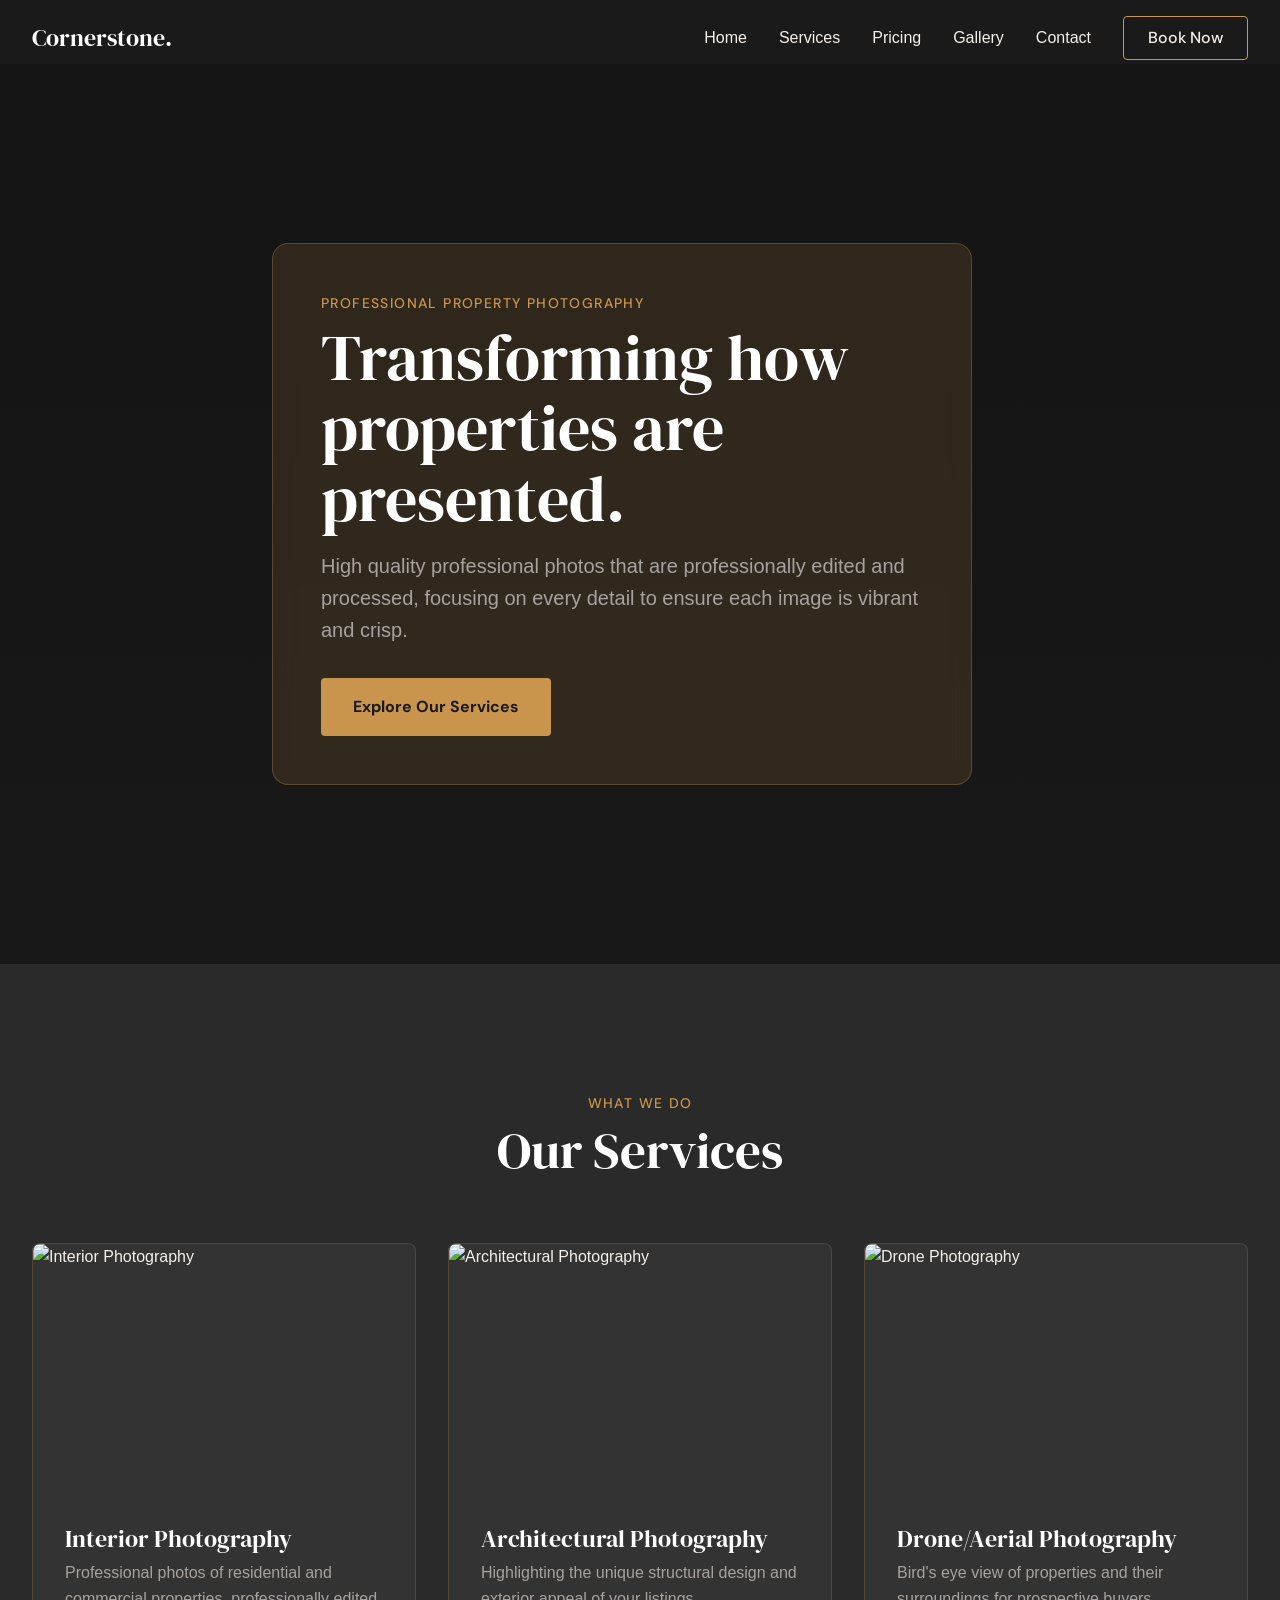
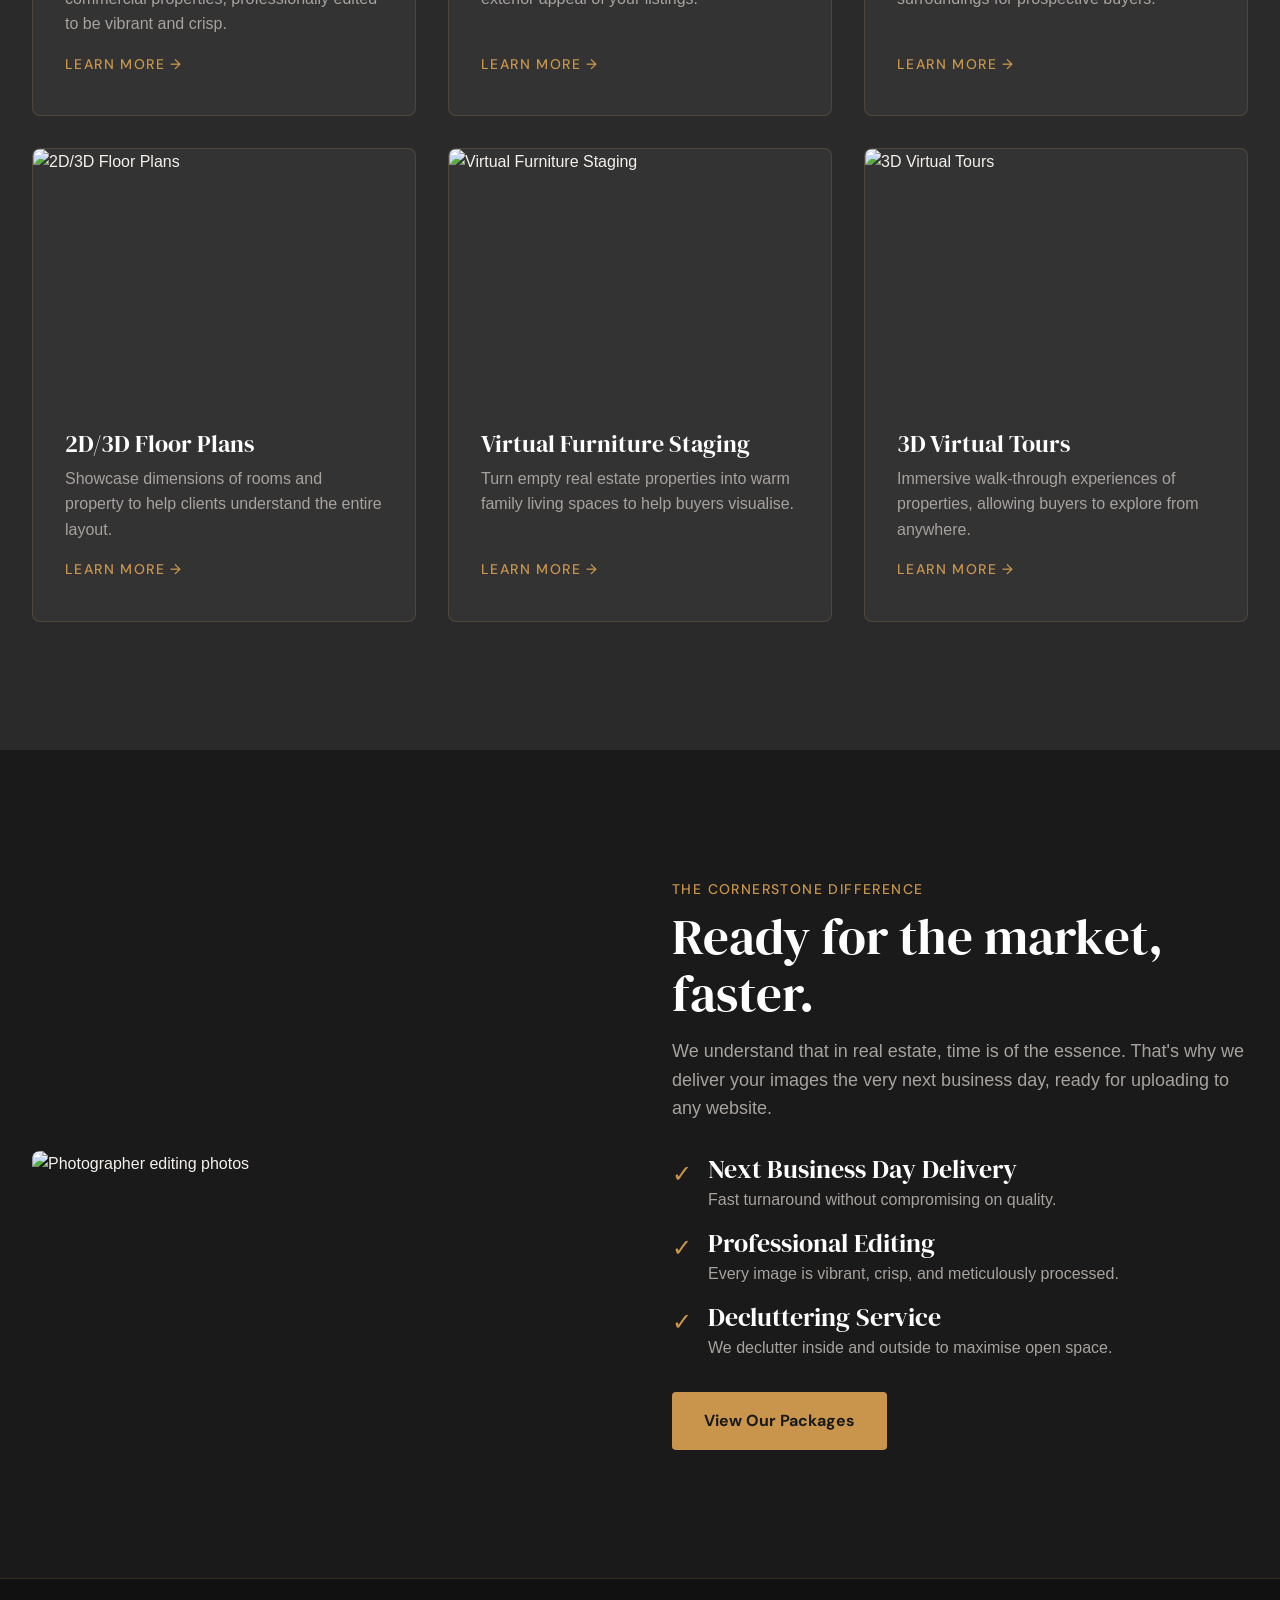
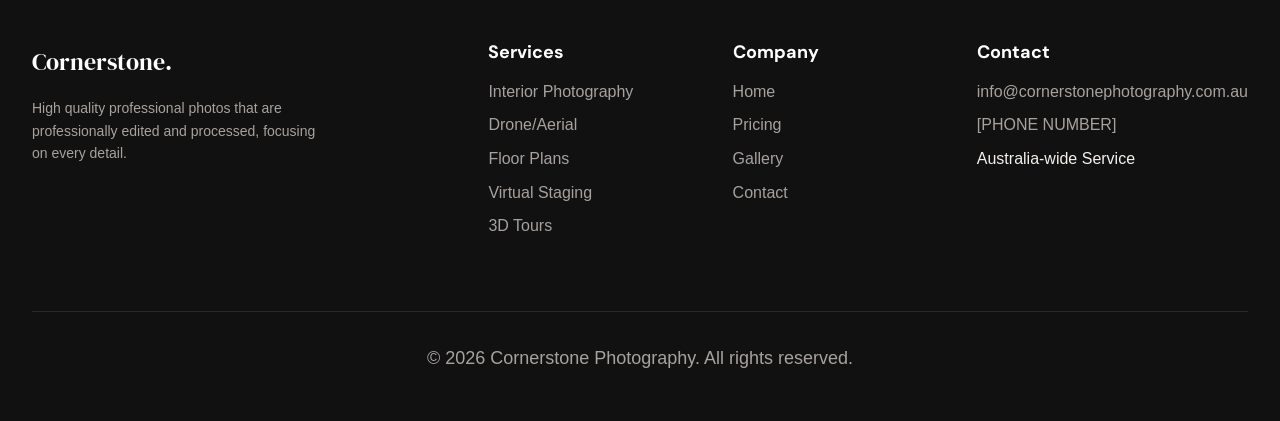
==== commit 0c9c52cf: "Update index.html" ====
--- a/index.html
+++ b/index.html
@@ -30,14 +30,13 @@
 
   <!-- Hero Section -->
   <header class="hero">
-    <!-- Drone video background - Using Google Drive video -->
-    <video class="hero-bg" autoplay muted loop playsinline>
-      <source src="https://drive.google.com/uc?export=download&id=1sEN-oOLvSaMppqhMcMFGqqxsXBVNHax_" type="video/mp4">
-      <!-- Fallback image if video doesn't load -->
-      <img src="https://images.unsplash.com/photo-1600596542815-ffad4c1539a9?ixlib=rb-4.0.3&auto=format&fit=crop&w=2000&q=80" alt="Luxury home exterior at dusk">
+    <!-- Drone video background -->
+    <video id="heroVideo" autoplay muted loop playsinline preload="auto"
+      style="position:absolute;top:0;left:0;width:100%;height:100%;object-fit:cover;z-index:1;">
+      <source src="https://res.cloudinary.com/ddlgwhzr5/video/upload/v1775568798/11903208_1920_1080_30fps_ewznkt.mp4" type="video/mp4">
     </video>
-    <div class="hero-overlay"></div>
-    <div class="container hero-content fade-up">
+    <div class="hero-overlay" style="position:absolute;top:0;left:0;width:100%;height:100%;background:linear-gradient(to bottom,rgba(26,26,26,0.3) 0%,rgba(26,26,26,0.8) 100%);z-index:2;"></div>
+    <div class="container hero-content fade-up" style="position:relative;z-index:3;">
       <div class="hero-text-box">
         <span class="label">Professional Property Photography</span>
         <h1>Transforming how properties are presented.</h1>
@@ -215,5 +214,19 @@
   </footer>
 
   <script src="js/script.js"></script>
+  <script>
+    // Force video to play on load
+    document.addEventListener('DOMContentLoaded', function() {
+      var video = document.getElementById('heroVideo');
+      if (video) {
+        video.play().catch(function(e) {
+          console.log('Autoplay blocked, trying on user interaction');
+          document.addEventListener('click', function() {
+            video.play();
+          }, { once: true });
+        });
+      }
+    });
+  </script>
 </body>
 </html>
